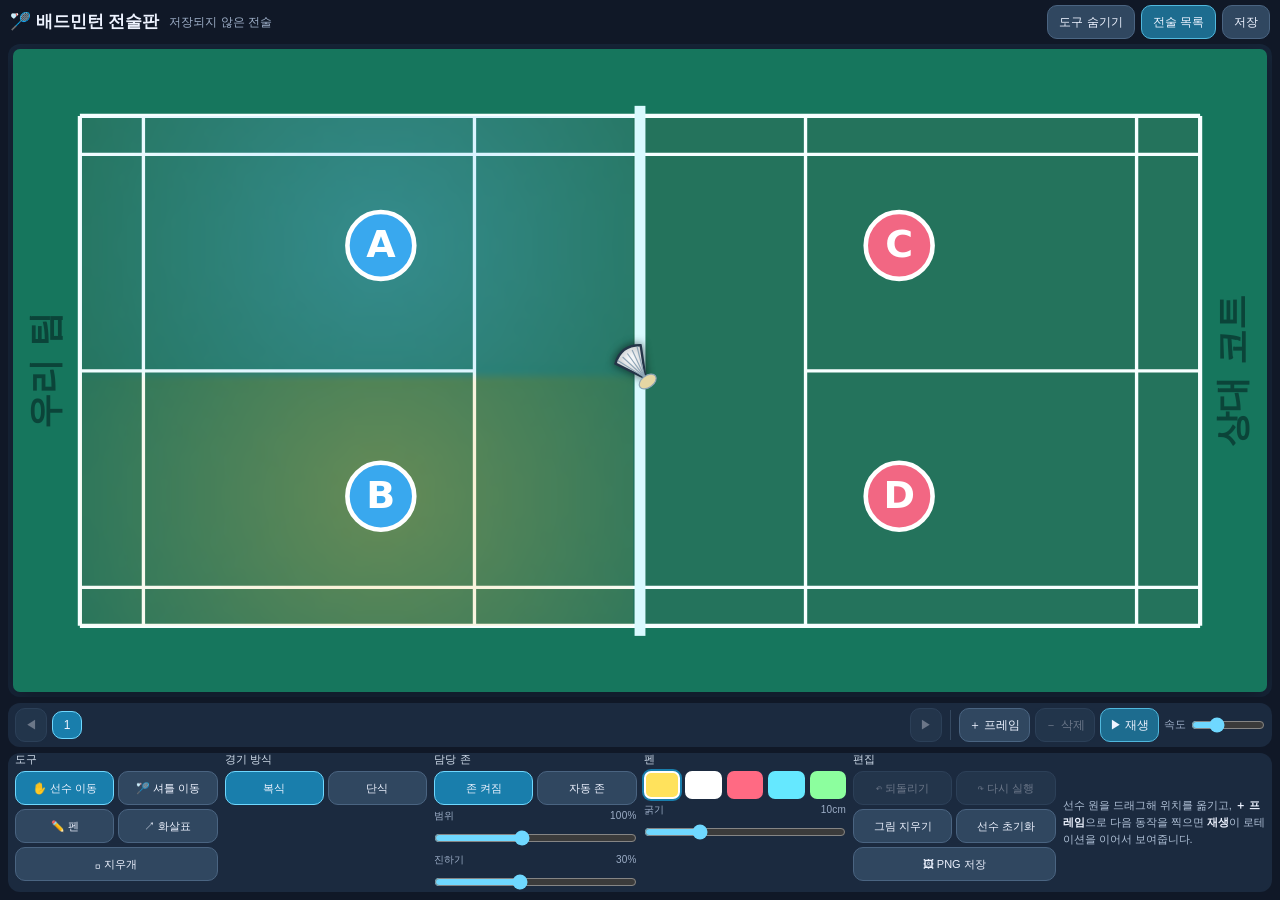
==== index.html @ a5050f29 "배드민턴 전술판: 태블릿용 오프라인 PWA 미터 기반 좌표계로 재작성하고 프레임 재생과 전술 라이브러리를 추가했습니다.  - 코트 규격을 geometry.js 한 곳으로 모으고 픽" ====
<!doctype html>
<html lang="ko">
<head>
<meta charset="utf-8">
<meta name="viewport" content="width=device-width,initial-scale=1,viewport-fit=cover">
<meta name="theme-color" content="#101827">
<meta name="apple-mobile-web-app-capable" content="yes">
<meta name="apple-mobile-web-app-status-bar-style" content="black-translucent">
<meta name="apple-mobile-web-app-title" content="전술판">
<meta name="mobile-web-app-capable" content="yes">
<title>배드민턴 전술판</title>
<link rel="manifest" href="manifest.webmanifest">
<link rel="apple-touch-icon" href="icons/apple-touch-icon.png">
<link rel="icon" href="icons/icon-192.png">
<link rel="stylesheet" href="css/app.css">
</head>
<body>

<header class="topbar">
  <h1>🏸 배드민턴 전술판</h1>
  <div class="topbar-play">
    <span id="playLabel" class="play-name">저장되지 않은 전술</span>
    <span id="dirtyDot" class="dirty" hidden title="저장되지 않은 변경">●</span>
  </div>
  <div class="topbar-actions">
    <button id="togglePanel" title="조작 패널을 숨겨 코트만 봅니다">도구 숨기기</button>
    <button id="openLibrary" class="primary">전술 목록</button>
    <button id="quickSave">저장</button>
  </div>
</header>

<main class="app">
  <section class="board">
    <div class="stage" id="stage">
      <canvas id="court" aria-label="배드민턴 전술 코트"></canvas>
    </div>

    <div class="framebar">
      <button id="framePrev" title="이전 프레임">◀</button>
      <div id="frameChips" class="chips" role="tablist" aria-label="프레임"></div>
      <button id="frameNext" title="다음 프레임">▶</button>
      <span class="framebar-sep"></span>
      <button id="frameAdd" title="현재 프레임을 복제해 추가">＋ 프레임</button>
      <button id="frameDel" title="현재 프레임 삭제">－ 삭제</button>
      <button id="playBtn" class="primary" title="프레임 순서대로 재생">▶ 재생</button>
      <label class="speed">
        속도
        <input id="speed" type="range" min="300" max="2200" step="100" value="900">
      </label>
    </div>
  </section>

  <aside class="panel">
    <div class="group">
      <label>도구</label>
      <div class="grid2">
        <button data-tool="move" class="active">✋ 선수 이동</button>
        <button data-tool="shuttle">🏸 셔틀 이동</button>
        <button data-tool="pen">✏️ 펜</button>
        <button data-tool="arrow">↗ 화살표</button>
        <button data-tool="erase" class="span2">◻ 지우개</button>
      </div>
    </div>

    <div class="group">
      <label>경기 방식</label>
      <div class="grid2">
        <button id="doubles" class="active">복식</button>
        <button id="singles">단식</button>
      </div>
    </div>

    <div class="group">
      <label>담당 존</label>
      <div class="grid2">
        <button id="zoneToggle" class="active">존 켜짐</button>
        <button id="zoneMode">자동 존</button>
      </div>
      <label class="slider" for="radius">범위 <span id="radiusVal">100%</span></label>
      <input id="radius" type="range" min="40" max="180" value="100">
      <label class="slider" for="opacity">진하기 <span id="opacityVal">30%</span></label>
      <input id="opacity" type="range" min="5" max="65" value="30">
    </div>

    <div class="group">
      <label>펜</label>
      <div class="swatches" id="swatches">
        <button class="swatch active" data-color="#ffe25c" style="--c:#ffe25c" aria-label="노랑"></button>
        <button class="swatch" data-color="#ffffff" style="--c:#ffffff" aria-label="흰색"></button>
        <button class="swatch" data-color="#ff6a83" style="--c:#ff6a83" aria-label="분홍"></button>
        <button class="swatch" data-color="#65e8ff" style="--c:#65e8ff" aria-label="하늘"></button>
        <button class="swatch" data-color="#8cff9e" style="--c:#8cff9e" aria-label="연두"></button>
      </div>
      <label class="slider" for="size">굵기 <span id="sizeVal">10cm</span></label>
      <input id="size" type="range" min="3" max="30" value="10">
    </div>

    <div class="group">
      <label>편집</label>
      <div class="grid2">
        <button id="undo">↶ 되돌리기</button>
        <button id="redo">↷ 다시 실행</button>
        <button id="clearInk">그림 지우기</button>
        <button id="resetPlayers">선수 초기화</button>
        <button id="savePng" class="span2">🖼 PNG 저장</button>
      </div>
    </div>

    <p class="hint">
      선수 원을 드래그해 위치를 옮기고, <b>＋ 프레임</b>으로 다음 동작을 찍으면
      <b>재생</b>이 로테이션을 이어서 보여줍니다.
    </p>
  </aside>
</main>

<!-- 전술 목록 -->
<div id="library" class="sheet" hidden>
  <div class="sheet-box" role="dialog" aria-modal="true" aria-labelledby="libTitle">
    <div class="sheet-head">
      <h2 id="libTitle">전술 목록</h2>
      <button id="closeLibrary" class="ghost">닫기</button>
    </div>

    <div class="sheet-save">
      <input id="playNameInput" type="text" placeholder="전술 이름 (예: 수비 → 공격 전환)" autocomplete="off">
      <button id="saveCurrent" class="primary">저장</button>
      <button id="saveAsNew">새로 저장</button>
    </div>

    <div id="playList" class="play-list"></div>

    <div class="sheet-foot">
      <button id="newPlay">＋ 새 전술</button>
      <span class="framebar-sep"></span>
      <button id="exportAll">전체 내보내기</button>
      <button id="importBtn">가져오기</button>
      <input id="importFile" type="file" accept="application/json,.json" hidden>
    </div>
  </div>
</div>

<div id="toast" class="toast" hidden></div>

<script src="js/geometry.js"></script>
<script src="js/state.js"></script>
<script src="js/render.js"></script>
<script src="js/ui.js"></script>
<script>
if ('serviceWorker' in navigator && location.protocol.indexOf('http') === 0) {
  window.addEventListener('load', function () {
    navigator.serviceWorker.register('sw.js').catch(function () {});
  });
}
</script>
</body>
</html>
---- css/app.css ----
/* One layout, two orientations. No positional (:nth-child) layout rules. */

:root {
  color-scheme: dark;
  --bg: #101827;
  --surface: #1b2a3f;
  --surface-2: #17263a;
  --btn: #304760;
  --btn-edge: #4a6481;
  --accent: #197eac;
  --accent-edge: #6fd8ff;
  --text: #eef3ff;
  --muted: #9daec7;
  --gap: 6px;
  --radius: 10px;
  --tap: 34px;
}

* { box-sizing: border-box; -webkit-tap-highlight-color: transparent; }

html, body {
  width: 100%;
  height: 100%;
  height: 100dvh;
  margin: 0;
  overflow: hidden;
  overscroll-behavior: none;
}

body {
  background: var(--bg);
  color: var(--text);
  font: 14px/1.4 -apple-system, BlinkMacSystemFont, 'Segoe UI', Roboto, sans-serif;
  display: flex;
  flex-direction: column;
  padding: env(safe-area-inset-top) env(safe-area-inset-right)
           env(safe-area-inset-bottom) env(safe-area-inset-left);
  -webkit-user-select: none;
  user-select: none;
}

/* ---------- controls ---------- */

button, select, input {
  font: inherit;
  color: var(--text);
  touch-action: manipulation;
}

button {
  background: var(--btn);
  border: 1px solid var(--btn-edge);
  border-radius: var(--radius);
  padding: 6px 8px;
  min-height: var(--tap);
  cursor: pointer;
  white-space: nowrap;
}
button:active { filter: brightness(1.25); }
button.active { background: var(--accent); border-color: var(--accent-edge); }
button.primary { background: #1d6c8f; border-color: #51b8dd; }
button.ghost { background: transparent; border-color: transparent; color: var(--muted); }
button:disabled { opacity: .38; cursor: default; }

input[type=range] {
  width: 100%;
  height: 22px;
  margin: 0;
  accent-color: var(--accent-edge);
}

input[type=text] {
  background: #22344c;
  border: 1px solid var(--btn-edge);
  border-radius: var(--radius);
  padding: 8px 10px;
  min-height: var(--tap);
  min-width: 0;
  -webkit-user-select: text;
  user-select: text;
}

/* ---------- top bar ---------- */

.topbar {
  flex: 0 0 auto;
  display: flex;
  align-items: center;
  gap: 10px;
  padding: 5px 10px;
  min-height: 40px;
}
.topbar h1 {
  font-size: clamp(13px, 1.6vw, 17px);
  margin: 0;
  white-space: nowrap;
}
.topbar-play {
  flex: 1 1 auto;
  min-width: 0;
  display: flex;
  align-items: center;
  gap: 5px;
}
.play-name {
  color: var(--muted);
  font-size: 12px;
  overflow: hidden;
  text-overflow: ellipsis;
  white-space: nowrap;
}
.dirty { color: #ffd45c; font-size: 10px; }
.topbar-actions { display: flex; gap: var(--gap); flex: 0 0 auto; }
.topbar-actions button { font-size: 12px; padding: 5px 11px; }

/* ---------- app shell ---------- */

.app {
  flex: 1 1 auto;
  min-height: 0;
  min-width: 0;
  display: grid;
  gap: var(--gap);
  padding: 0 8px 8px;
  /* Track sizes are written by layout() in js/ui.js; these are first-paint
     defaults only. The board gets exactly the court's size, the panel the rest. */
  grid-template-columns: minmax(0, 1fr);
  grid-template-rows: minmax(0, 1fr) auto;
}

.board {
  min-width: 0;
  min-height: 0;
  display: flex;
  flex-direction: column;
  gap: var(--gap);
}

.stage {
  flex: 1 1 auto;
  min-height: 0;
  min-width: 0;
  background: var(--surface-2);
  border-radius: 12px;
  display: flex;
  align-items: center;
  justify-content: center;
  padding: 5px;
  overflow: hidden;
}

canvas {
  display: block;
  border-radius: 7px;
  touch-action: none;
  box-shadow: 0 6px 26px rgba(0, 0, 0, .35);
}

/* ---------- frame bar ---------- */

.framebar {
  flex: 0 0 auto;
  display: flex;
  align-items: center;
  gap: 5px;
  background: var(--surface);
  border-radius: 12px;
  padding: 5px 7px;
  overflow-x: auto;
}
.framebar button { font-size: 12px; padding: 5px 9px; }
.framebar-sep {
  flex: 0 0 auto;
  width: 1px;
  align-self: stretch;
  background: #344860;
  margin: 2px 3px;
}
.chips {
  flex: 1 1 auto;
  min-width: 40px;
  display: flex;
  gap: 4px;
  overflow-x: auto;
  scrollbar-width: none;
}
.chips::-webkit-scrollbar { display: none; }
.chip {
  flex: 0 0 auto;
  min-width: 30px;
  min-height: 28px;
  padding: 3px 7px;
  font-size: 12px;
  font-variant-numeric: tabular-nums;
}
.speed {
  flex: 0 0 auto;
  display: flex;
  align-items: center;
  gap: 5px;
  font-size: 11px;
  color: var(--muted);
}
.speed input[type=range] { width: 74px; }

/* ---------- control panel ---------- */

.panel {
  min-width: 0;
  min-height: 0;
  background: var(--surface);
  border-radius: 12px;
  padding: 7px;
  display: grid;
  gap: 7px;
  grid-template-columns: repeat(auto-fit, minmax(140px, 1fr));
  align-content: start;
  overflow: auto;
}
.panel[hidden] { display: none; }

/* Panel beside the court: one column. Panel below: flow across the width. */
.app[data-layout="side"] .panel { grid-template-columns: minmax(0, 1fr); }
.app[data-layout="bottom"] .panel {
  grid-template-columns: repeat(auto-fit, minmax(132px, 1fr));
  align-content: center;
}
.app[data-layout="bottom"] .hint { grid-column: auto; align-self: center; }

.group { min-width: 0; display: flex; flex-direction: column; gap: 4px; }
.group > label {
  font-size: 11px;
  color: #d3dfed;
  letter-spacing: .02em;
}
.group label.slider {
  font-size: 10px;
  color: var(--muted);
  display: flex;
  justify-content: space-between;
}

.grid2 { display: grid; grid-template-columns: 1fr 1fr; gap: 4px; }
.grid2 button { font-size: 11px; padding: 4px 3px; }
.span2 { grid-column: 1 / -1; }

.swatches { display: flex; gap: 5px; }
.swatch {
  flex: 1 1 0;
  min-width: 0;
  min-height: 28px;
  padding: 0;
  background: var(--c);
  border: 2px solid transparent;
  border-radius: 7px;
}
.swatch.active {
  background: var(--c);   /* beats button.active */
  border-color: #fff;
  box-shadow: 0 0 0 2px var(--accent);
}

.hint {
  grid-column: 1 / -1;
  margin: 0;
  font-size: 11px;
  line-height: 1.55;
  color: #afc0d6;
}
.hint b { color: var(--text); }

/* Very short screens: trim the chrome so the panel still fits its band. */
@media (max-height: 520px) {
  :root { --tap: 28px; }
  .topbar h1 { font-size: 12px; }
  .hint { display: none; }
}

/* ---------- library sheet ---------- */

.sheet {
  position: fixed;
  inset: 0;
  background: rgba(6, 12, 22, .72);
  display: flex;
  align-items: center;
  justify-content: center;
  padding: 16px;
  z-index: 20;
}
.sheet[hidden] { display: none; }

.sheet-box {
  width: min(560px, 100%);
  max-height: min(86dvh, 660px);
  background: var(--surface);
  border: 1px solid #344860;
  border-radius: 16px;
  padding: 14px;
  display: flex;
  flex-direction: column;
  gap: 11px;
  box-shadow: 0 18px 60px rgba(0, 0, 0, .55);
}
.sheet-head { display: flex; align-items: center; justify-content: space-between; }
.sheet-head h2 { margin: 0; font-size: 16px; }

.sheet-save { display: flex; gap: var(--gap); }
.sheet-save input { flex: 1 1 auto; }
.sheet-save button { flex: 0 0 auto; font-size: 12px; }

.play-list {
  flex: 1 1 auto;
  min-height: 60px;
  overflow-y: auto;
  display: flex;
  flex-direction: column;
  gap: 6px;
  -webkit-overflow-scrolling: touch;
}
.play-row {
  display: flex;
  align-items: center;
  gap: 7px;
  background: #22344c;
  border: 1px solid #35506e;
  border-radius: var(--radius);
  padding: 7px 9px;
}
.play-row.current { border-color: var(--accent-edge); }
.play-info { flex: 1 1 auto; min-width: 0; }
.play-info b {
  display: block;
  font-size: 13px;
  font-weight: 600;
  overflow: hidden;
  text-overflow: ellipsis;
  white-space: nowrap;
}
.play-info span { font-size: 11px; color: var(--muted); }
.play-row button { font-size: 11px; padding: 4px 8px; min-height: 30px; }
.play-empty { color: var(--muted); font-size: 12px; text-align: center; padding: 22px 0; }

.sheet-foot { display: flex; align-items: center; gap: var(--gap); }
.sheet-foot button { font-size: 12px; }

/* ---------- toast ---------- */

.toast {
  position: fixed;
  left: 50%;
  bottom: calc(20px + env(safe-area-inset-bottom));
  transform: translateX(-50%);
  background: #0d1b2c;
  border: 1px solid var(--btn-edge);
  border-radius: 999px;
  padding: 9px 17px;
  font-size: 13px;
  z-index: 40;
  box-shadow: 0 8px 26px rgba(0, 0, 0, .5);
}
.toast[hidden] { display: none; }
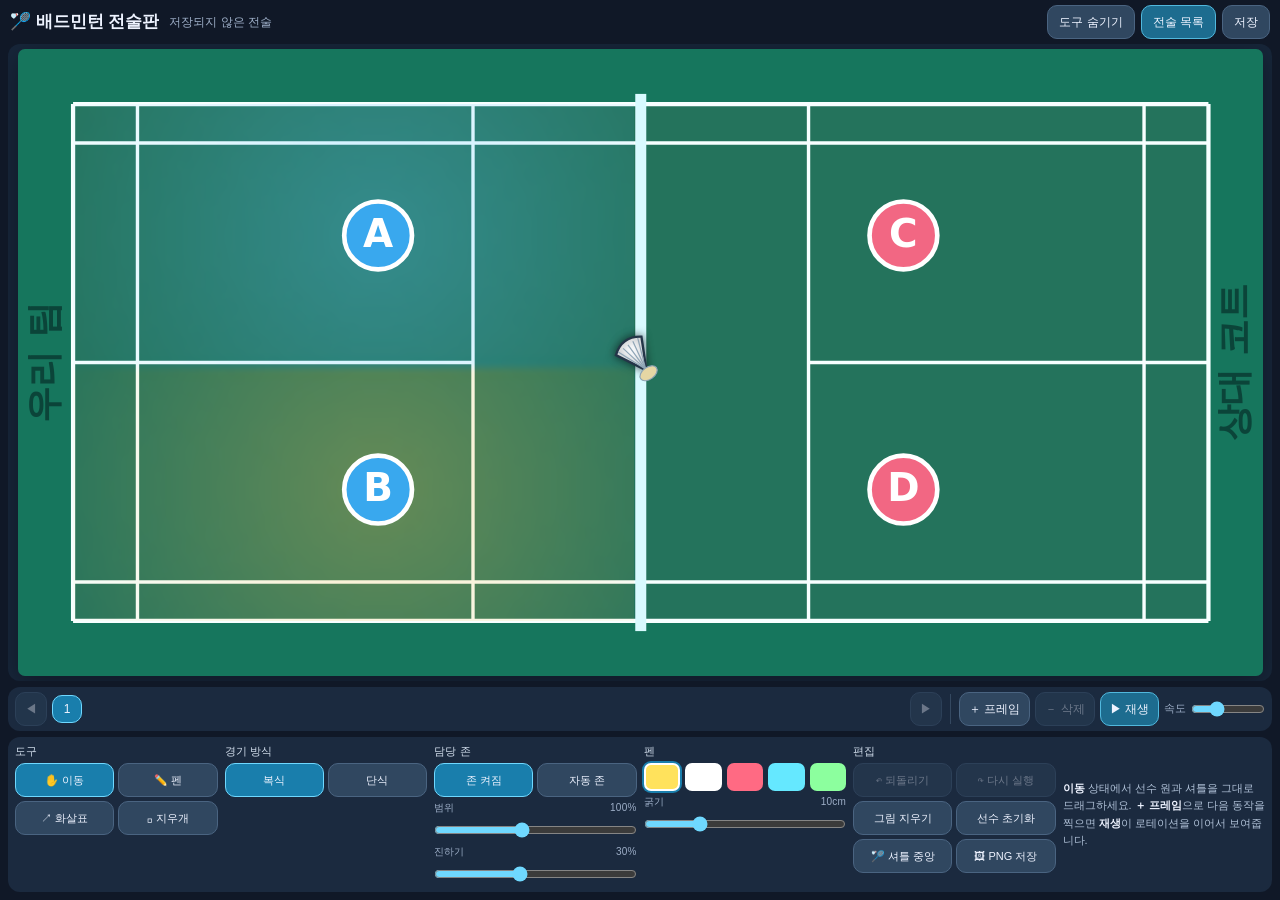
==== commit 7691bae7: "선수와 셔틀을 도구 선택 없이 바로 드래그 셔틀을 옮기려면 '셔틀 이동' 버튼을 먼저 눌러야 했는데, 선수는 이미 직접 드래그되고 있어서 일관성이 없었습니다.  - 마커(선수·셔틀" ====
--- a/index.html
+++ b/index.html
@@ -54,11 +54,10 @@
     <div class="group">
       <label>도구</label>
       <div class="grid2">
-        <button data-tool="move" class="active">✋ 선수 이동</button>
-        <button data-tool="shuttle">🏸 셔틀 이동</button>
+        <button data-tool="move" class="active">✋ 이동</button>
         <button data-tool="pen">✏️ 펜</button>
         <button data-tool="arrow">↗ 화살표</button>
-        <button data-tool="erase" class="span2">◻ 지우개</button>
+        <button data-tool="erase">◻ 지우개</button>
       </div>
     </div>
 
@@ -102,13 +101,14 @@
         <button id="redo">↷ 다시 실행</button>
         <button id="clearInk">그림 지우기</button>
         <button id="resetPlayers">선수 초기화</button>
-        <button id="savePng" class="span2">🖼 PNG 저장</button>
+        <button id="resetShuttle">🏸 셔틀 중앙</button>
+        <button id="savePng">🖼 PNG 저장</button>
       </div>
     </div>
 
     <p class="hint">
-      선수 원을 드래그해 위치를 옮기고, <b>＋ 프레임</b>으로 다음 동작을 찍으면
-      <b>재생</b>이 로테이션을 이어서 보여줍니다.
+      <b>이동</b> 상태에서 선수 원과 셔틀을 그대로 드래그하세요.
+      <b>＋ 프레임</b>으로 다음 동작을 찍으면 <b>재생</b>이 로테이션을 이어서 보여줍니다.
     </p>
   </aside>
 </main>
--- a/css/app.css
+++ b/css/app.css
@@ -93,6 +93,9 @@
 .topbar h1 {
   font-size: clamp(13px, 1.6vw, 17px);
   margin: 0;
+  min-width: 0;
+  overflow: hidden;
+  text-overflow: ellipsis;
   white-space: nowrap;
 }
 .topbar-play {
@@ -220,7 +223,9 @@
 .panel[hidden] { display: none; }
 
 /* Panel beside the court: one column. Panel below: flow across the width. */
-.app[data-layout="side"] .panel { grid-template-columns: minmax(0, 1fr); }
+.app[data-layout="side"] .panel {
+  grid-template-columns: repeat(auto-fit, minmax(150px, 1fr));
+}
 .app[data-layout="bottom"] .panel {
   grid-template-columns: repeat(auto-fit, minmax(132px, 1fr));
   align-content: center;
@@ -269,11 +274,25 @@
 }
 .hint b { color: var(--text); }
 
-/* Very short screens: trim the chrome so the panel still fits its band. */
-@media (max-height: 520px) {
-  :root { --tap: 28px; }
+/* Phones: shrink the controls so the panel needs a smaller band, and drop
+   the parts that are decoration rather than control. */
+@media (max-width: 600px), (max-height: 560px) {
+  :root { --tap: 30px; --gap: 5px; }
+  .topbar { gap: 6px; padding: 4px 8px; min-height: 36px; }
   .topbar h1 { font-size: 12px; }
+  .topbar-play { display: none; }
+  .topbar-actions button { font-size: 11px; padding: 4px 8px; }
   .hint { display: none; }
+  .group { gap: 3px; }
+  .group > label { font-size: 10px; }
+  .grid2 { gap: 3px; }
+  .grid2 button { font-size: 10px; padding: 3px 2px; }
+  .panel { padding: 5px; gap: 5px; }
+  .app[data-layout="bottom"] .panel { grid-template-columns: repeat(auto-fit, minmax(118px, 1fr)); }
+  .app[data-layout="side"] .panel { grid-template-columns: repeat(auto-fit, minmax(132px, 1fr)); }
+  .framebar { padding: 4px 5px; gap: 4px; }
+  .framebar button { font-size: 11px; padding: 4px 7px; }
+  .speed input[type=range] { width: 56px; }
 }
 
 /* ---------- library sheet ---------- */
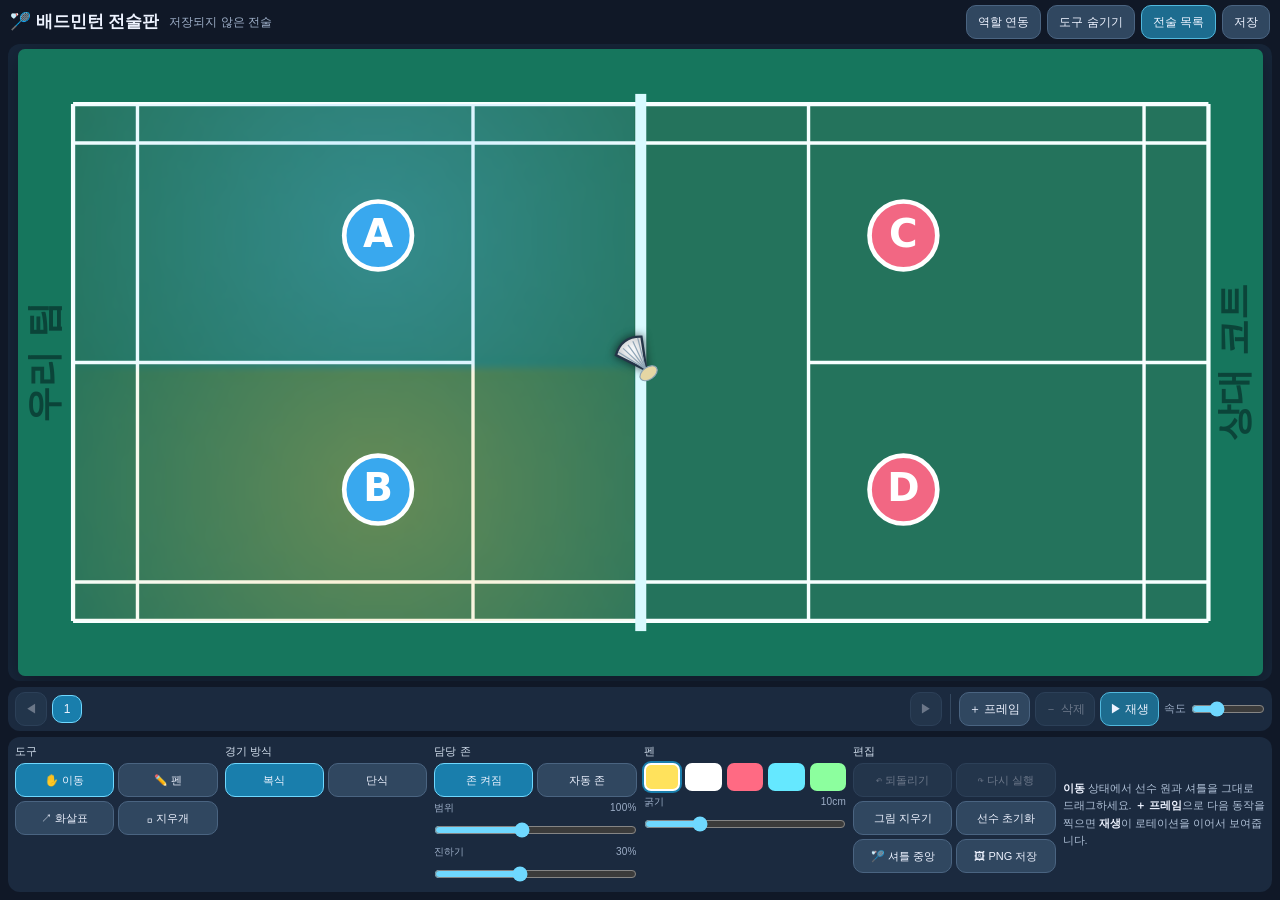
==== commit 0bc9b43d: "역할 연동 전술판 추가 (roles.html) badminton_role_independent_stop_v10.html의 모델을 실측 코트 위로 포팅했습니다. 기존 전술판은 그대로" ====
--- a/index.html
+++ b/index.html
@@ -23,6 +23,7 @@
     <span id="dirtyDot" class="dirty" hidden title="저장되지 않은 변경">●</span>
   </div>
   <div class="topbar-actions">
+    <a class="btnlink" href="roles.html">역할 연동</a>
     <button id="togglePanel" title="조작 패널을 숨겨 코트만 봅니다">도구 숨기기</button>
     <button id="openLibrary" class="primary">전술 목록</button>
     <button id="quickSave">저장</button>
@@ -148,7 +149,18 @@
 <script>
 if ('serviceWorker' in navigator && location.protocol.indexOf('http') === 0) {
   window.addEventListener('load', function () {
-    navigator.serviceWorker.register('sw.js').catch(function () {});
+    // True only when an older worker is already serving this page, so the
+    // reload below runs on an update and not on a first install.
+    var replacing = !!navigator.serviceWorker.controller;
+    var reloaded = false;
+    navigator.serviceWorker.addEventListener('controllerchange', function () {
+      if (!replacing || reloaded) return;
+      reloaded = true;
+      location.reload();
+    });
+    navigator.serviceWorker.register('sw.js').then(function (reg) {
+      reg.update();
+    }).catch(function () {});
   });
 }
 </script>
--- a/css/app.css
+++ b/css/app.css
@@ -276,6 +276,11 @@
 
 /* Phones: shrink the controls so the panel needs a smaller band, and drop
    the parts that are decoration rather than control. */
+/* The trailing word in a slider label is decoration; the value is not. */
+@media (max-width: 480px), (max-height: 440px) {
+  .srow .long { display: none; }
+}
+
 @media (max-width: 600px), (max-height: 560px) {
   :root { --tap: 30px; --gap: 5px; }
   .topbar { gap: 6px; padding: 4px 8px; min-height: 36px; }
@@ -295,6 +300,17 @@
   .speed input[type=range] { width: 56px; }
 }
 
+/* Must come after the 600/560 tier: same specificity, so order decides. */
+@media (max-height: 440px) {
+  :root { --tap: 26px; }
+  .statusbar { min-height: 26px; padding: 3px 8px; font-size: 11px; }
+  .ink { min-height: 24px; }
+  .panel { gap: 4px; padding: 4px; }
+  .group { gap: 2px; }
+  .grid2 { gap: 3px; }
+  .srow { gap: 4px; }
+}
+
 /* ---------- library sheet ---------- */
 
 .sheet {
@@ -362,6 +378,71 @@
 
 .sheet-foot { display: flex; align-items: center; gap: var(--gap); }
 .sheet-foot button { font-size: 12px; }
+
+/* ---------- status line (role board) ---------- */
+
+.statusbar {
+  flex: 0 0 auto;
+  display: flex;
+  align-items: center;
+  justify-content: center;
+  background: var(--surface);
+  border-radius: 12px;
+  padding: 6px 10px;
+  min-height: 32px;
+  font-size: 12px;
+  color: #cfe3f5;
+  text-align: center;
+  line-height: 1.35;
+}
+
+.btnlink {
+  display: inline-flex;
+  align-items: center;
+  background: var(--btn);
+  border: 1px solid var(--btn-edge);
+  border-radius: var(--radius);
+  padding: 5px 11px;
+  font-size: 12px;
+  color: var(--text);
+  text-decoration: none;
+  white-space: nowrap;
+}
+
+.grid4 { display: grid; grid-template-columns: repeat(4, 1fr); gap: 4px; }
+
+/* Label and slider share a row: on a phone the stacked form cost about
+   18px each, and six of them pushed the panel past the screen. */
+.srow {
+  display: grid;
+  grid-template-columns: minmax(0, auto) minmax(46px, 1fr);
+  align-items: center;
+  gap: 6px;
+}
+.srow label.slider {
+  justify-content: flex-start;
+  gap: 4px;
+  min-width: 0;
+  white-space: nowrap;
+  overflow: hidden;
+}
+.grid4 button { font-size: 10px; padding: 4px 2px; }
+
+.inks { display: flex; gap: 6px; }
+.ink {
+  flex: 1 1 0;
+  min-width: 0;
+  min-height: 28px;
+  padding: 0;
+  background: var(--c);
+  border: 2px solid transparent;
+  border-radius: 7px;
+}
+.ink.active {
+  background: var(--c);
+  border-color: #fff;
+  box-shadow: 0 0 0 2px var(--accent);
+}
 
 /* ---------- toast ---------- */
 
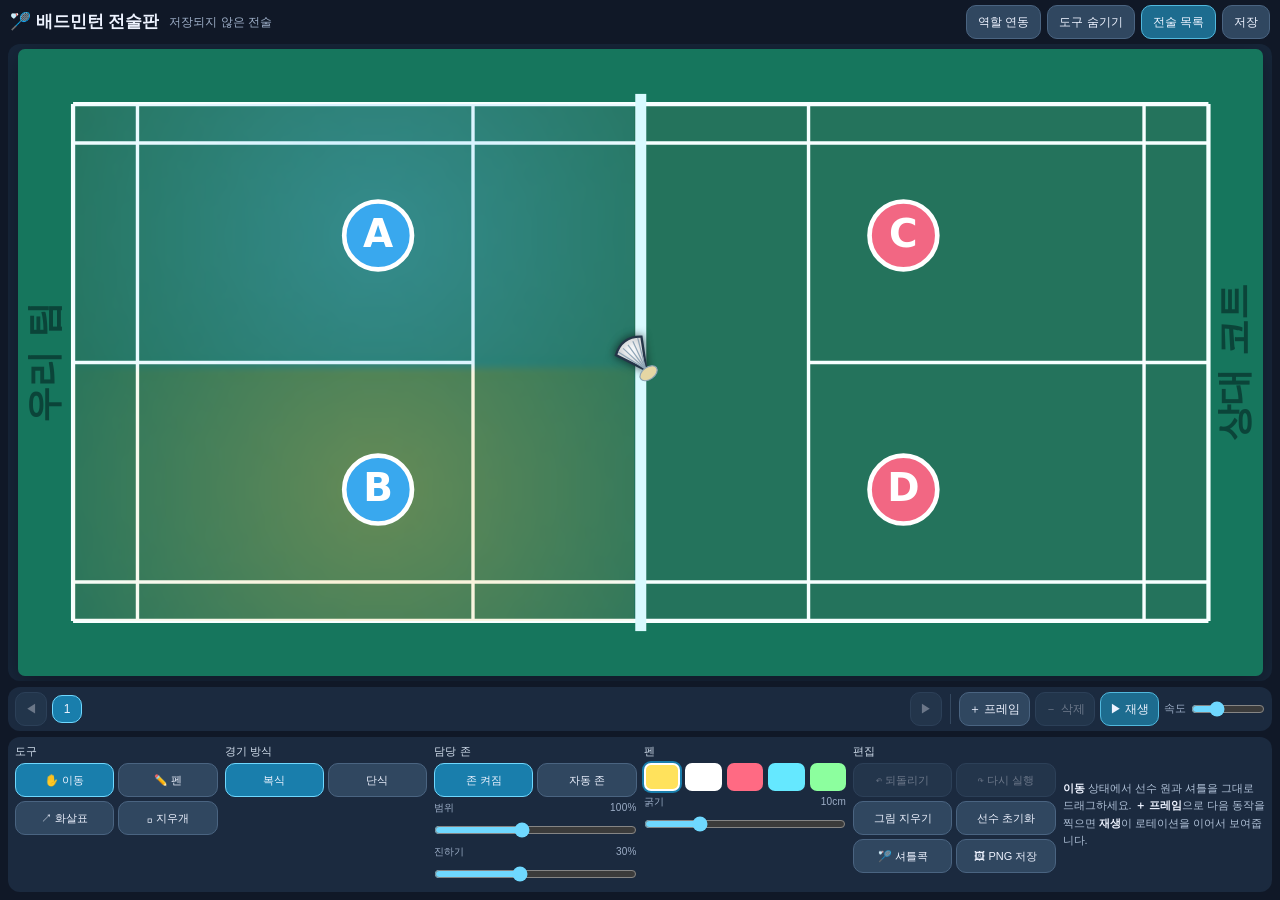
==== commit 5fc936c0: "기본 전술판의 '셔틀 중앙' 버튼명을 '셔틀콕'으로 변경 라벨만 바꾸고 id·핸들러·동작은 그대로입니다. 기기가 새로 받도록 캐시 버전과 화면 버전 칩을 v2.8.1로 올렸습니다." ====
--- a/index.html
+++ b/index.html
@@ -102,7 +102,7 @@
         <button id="redo">↷ 다시 실행</button>
         <button id="clearInk">그림 지우기</button>
         <button id="resetPlayers">선수 초기화</button>
-        <button id="resetShuttle">🏸 셔틀 중앙</button>
+        <button id="resetShuttle">🏸 셔틀콕</button>
         <button id="savePng">🖼 PNG 저장</button>
       </div>
     </div>
@@ -142,6 +142,40 @@
 
 <div id="toast" class="toast" hidden></div>
 
+<script>
+/* Surfaces script errors on the page itself: Safari-only failures are
+   otherwise invisible on a tablet with no console. */
+(function () {
+  var box = null;
+  function show(kind, msg, src, line, col) {
+    if (!box) {
+      box = document.createElement('pre');
+      box.id = 'errbox';
+      box.style.cssText = 'position:fixed;left:0;right:0;bottom:0;z-index:9999;margin:0;' +
+        'max-height:45vh;overflow:auto;background:#5a1020;color:#ffe3e8;' +
+        'font:11px/1.45 ui-monospace,Menlo,monospace;padding:8px 10px;white-space:pre-wrap;' +
+        'border-top:2px solid #ff5f7a';
+      var close = document.createElement('button');
+      close.textContent = '닫기';
+      close.style.cssText = 'float:right;background:#8a1b33;color:#fff;border:0;' +
+        'border-radius:6px;padding:3px 9px;font:inherit';
+      close.onclick = function () { box.remove(); box = null; };
+      box.appendChild(close);
+      (document.body || document.documentElement).appendChild(box);
+    }
+    var at = src ? (' @ ' + String(src).split('/').pop() + ':' + line + ':' + col) : '';
+    box.appendChild(document.createTextNode(kind + ': ' + msg + at + '\n'));
+  }
+  window.addEventListener('error', function (e) {
+    show('ERROR', e.message || e.type, e.filename, e.lineno, e.colno);
+  });
+  window.addEventListener('unhandledrejection', function (e) {
+    var r = e.reason;
+    show('PROMISE', (r && (r.message || r)) || 'unknown');
+  });
+  window.BTSERR = show;
+})();
+</script>
 <script src="js/geometry.js"></script>
 <script src="js/state.js"></script>
 <script src="js/render.js"></script>
--- a/css/app.css
+++ b/css/app.css
@@ -248,6 +248,8 @@
 .grid2 { display: grid; grid-template-columns: 1fr 1fr; gap: 4px; }
 .grid2 button { font-size: 11px; padding: 4px 3px; }
 .span2 { grid-column: 1 / -1; }
+/* A control the board is currently overriding. */
+button.dim { opacity: .45; }
 
 .swatches { display: flex; gap: 5px; }
 .swatch {
@@ -386,6 +388,7 @@
   display: flex;
   align-items: center;
   justify-content: center;
+  gap: 8px;
   background: var(--surface);
   border-radius: 12px;
   padding: 6px 10px;
@@ -396,6 +399,13 @@
   line-height: 1.35;
 }
 
+.ver {
+  flex: 0 0 auto;
+  font-size: 10px;
+  color: #6f86a0;
+  font-variant-numeric: tabular-nums;
+}
+
 .btnlink {
   display: inline-flex;
   align-items: center;
@@ -409,6 +419,8 @@
   white-space: nowrap;
 }
 
+.grid3 { display: grid; grid-template-columns: repeat(3, minmax(0, 1fr)); gap: 4px; }
+.grid3 button { font-size: 10px; padding: 4px 2px; }
 .grid4 { display: grid; grid-template-columns: repeat(4, 1fr); gap: 4px; }
 
 /* Label and slider share a row: on a phone the stacked form cost about
